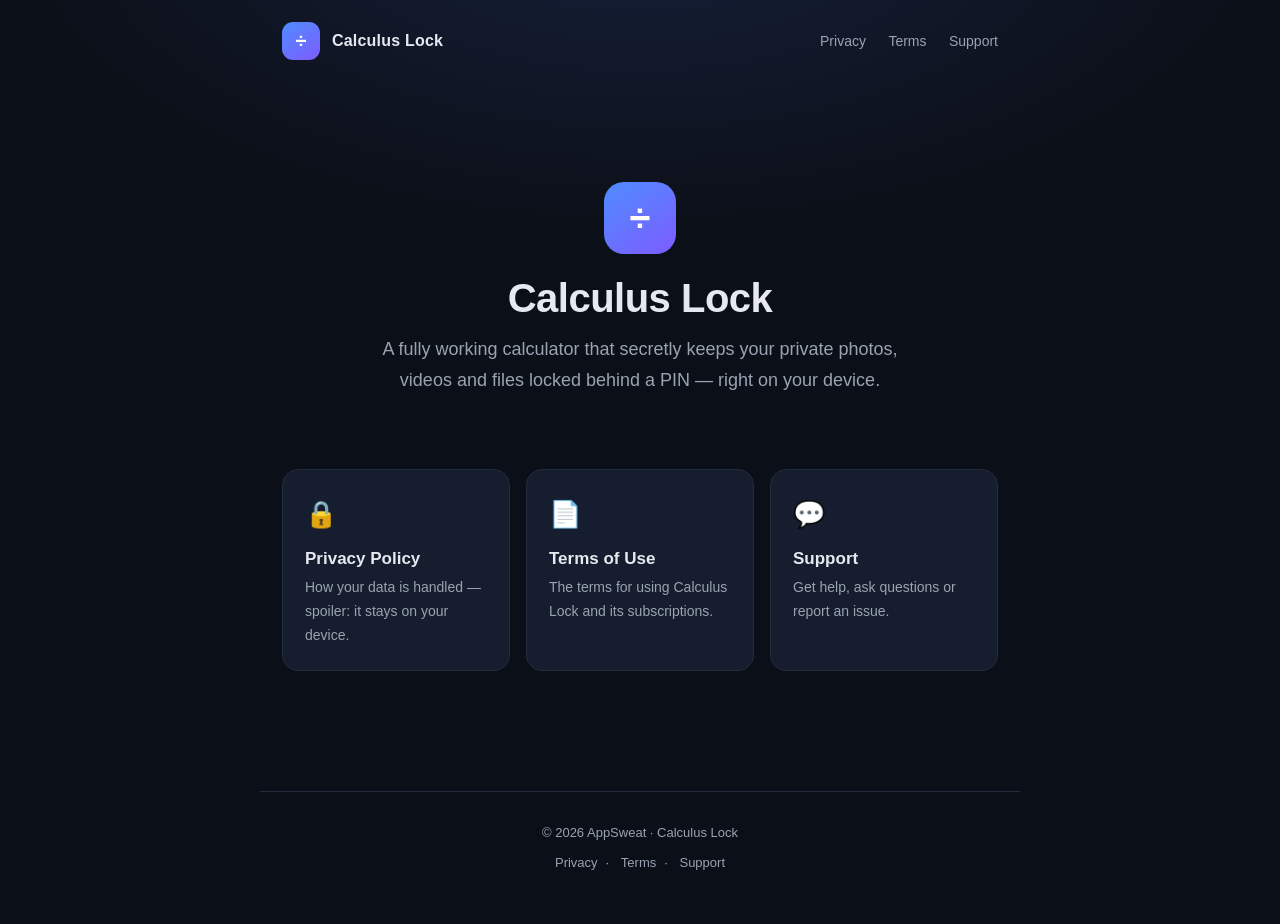
==== index.html @ 08189fa5 "Add Privacy Policy, Terms of Use and Support pages" ====
<!DOCTYPE html>
<html lang="en">
<head>
  <meta charset="UTF-8" />
  <meta name="viewport" content="width=device-width, initial-scale=1.0" />
  <title>Calculus Lock — Legal &amp; Support</title>
  <meta name="description" content="Privacy Policy, Terms of Use and Support for Calculus Lock, the calculator-disguised private vault app." />
  <link rel="stylesheet" href="style.css" />
</head>
<body>
  <header class="topbar">
    <a class="brand" href="index.html">
      <span class="logo">÷</span>
      <span>Calculus Lock</span>
    </a>
    <nav class="nav">
      <a href="privacy.html">Privacy</a>
      <a href="terms.html">Terms</a>
      <a href="support.html">Support</a>
    </nav>
  </header>

  <main class="wrap">
    <section class="hero">
      <span class="logo">÷</span>
      <h1>Calculus Lock</h1>
      <p>A fully working calculator that secretly keeps your private photos, videos and files locked behind a PIN — right on your device.</p>
    </section>

    <section class="cards">
      <a class="card" href="privacy.html">
        <div class="ico">🔒</div>
        <h3>Privacy Policy</h3>
        <p>How your data is handled — spoiler: it stays on your device.</p>
      </a>
      <a class="card" href="terms.html">
        <div class="ico">📄</div>
        <h3>Terms of Use</h3>
        <p>The terms for using Calculus Lock and its subscriptions.</p>
      </a>
      <a class="card" href="support.html">
        <div class="ico">💬</div>
        <h3>Support</h3>
        <p>Get help, ask questions or report an issue.</p>
      </a>
    </section>
  </main>

  <footer>
    <div>© <span id="y"></span> AppSweat · Calculus Lock</div>
    <div style="margin-top:8px">
      <a href="privacy.html">Privacy</a>·
      <a href="terms.html">Terms</a>·
      <a href="support.html">Support</a>
    </div>
  </footer>
  <script>document.getElementById('y').textContent = new Date().getFullYear();</script>
</body>
</html>
---- style.css ----
:root {
  --bg: #0b0f17;
  --bg-soft: #121826;
  --card: #161d2e;
  --text: #e6e9ef;
  --muted: #9aa3b2;
  --accent: #4f8cff;
  --accent-soft: rgba(79, 140, 255, 0.12);
  --border: #232b3d;
  --radius: 16px;
}

* { box-sizing: border-box; }

html { scroll-behavior: smooth; }

body {
  margin: 0;
  font-family: -apple-system, BlinkMacSystemFont, "Segoe UI", Roboto, Helvetica, Arial, sans-serif;
  background: radial-gradient(1200px 600px at 50% -10%, #16203a 0%, var(--bg) 55%);
  color: var(--text);
  line-height: 1.7;
  -webkit-font-smoothing: antialiased;
}

a { color: var(--accent); text-decoration: none; }
a:hover { text-decoration: underline; }

.wrap {
  max-width: 760px;
  margin: 0 auto;
  padding: 40px 22px 80px;
}

.topbar {
  display: flex;
  align-items: center;
  justify-content: space-between;
  padding: 22px 22px;
  max-width: 760px;
  margin: 0 auto;
}

.brand {
  display: flex;
  align-items: center;
  gap: 12px;
  font-weight: 700;
  letter-spacing: 0.2px;
  color: var(--text);
}

.brand:hover { text-decoration: none; }

.logo {
  width: 38px;
  height: 38px;
  border-radius: 11px;
  background: linear-gradient(145deg, var(--accent), #7d5cff);
  display: grid;
  place-items: center;
  font-size: 20px;
  font-weight: 800;
  color: #fff;
}

.nav a {
  color: var(--muted);
  margin-left: 18px;
  font-size: 14px;
  font-weight: 500;
}
.nav a:hover { color: var(--text); text-decoration: none; }

.hero {
  text-align: center;
  padding: 60px 0 30px;
}
.hero h1 {
  font-size: 40px;
  margin: 18px 0 10px;
  letter-spacing: -0.5px;
}
.hero p {
  color: var(--muted);
  font-size: 18px;
  max-width: 520px;
  margin: 0 auto;
}
.hero .logo { width: 72px; height: 72px; border-radius: 20px; font-size: 38px; margin: 0 auto; }

.cards {
  display: grid;
  grid-template-columns: 1fr;
  gap: 16px;
  margin-top: 44px;
}
@media (min-width: 640px) {
  .cards { grid-template-columns: repeat(3, 1fr); }
}

.card {
  display: block;
  background: var(--card);
  border: 1px solid var(--border);
  border-radius: var(--radius);
  padding: 22px;
  transition: transform .15s ease, border-color .15s ease;
}
.card:hover { transform: translateY(-3px); border-color: var(--accent); text-decoration: none; }
.card .ico { font-size: 26px; }
.card h3 { margin: 12px 0 6px; color: var(--text); font-size: 17px; }
.card p { margin: 0; color: var(--muted); font-size: 14px; }

h1, h2, h3 { line-height: 1.3; }

.doc h1 {
  font-size: 30px;
  margin-bottom: 4px;
  letter-spacing: -0.4px;
}
.updated {
  color: var(--muted);
  font-size: 14px;
  margin-bottom: 30px;
}
.doc h2 {
  font-size: 20px;
  margin-top: 38px;
  padding-top: 6px;
  border-top: 1px solid var(--border);
}
.doc h2:first-of-type { border-top: none; }
.doc ul { padding-left: 20px; }
.doc li { margin: 6px 0; }
.doc p { color: #ccd3df; }

.callout {
  background: var(--accent-soft);
  border: 1px solid rgba(79, 140, 255, 0.3);
  border-radius: 12px;
  padding: 16px 18px;
  margin: 24px 0;
  color: #d7e2ff;
  font-size: 15px;
}

.back {
  display: inline-block;
  margin-bottom: 26px;
  color: var(--muted);
  font-size: 14px;
}

.contact-box {
  background: var(--card);
  border: 1px solid var(--border);
  border-radius: var(--radius);
  padding: 24px;
  margin-top: 24px;
  text-align: center;
}
.contact-box .mail {
  font-size: 20px;
  font-weight: 600;
  display: inline-block;
  margin-top: 8px;
}

footer {
  text-align: center;
  color: var(--muted);
  font-size: 13px;
  padding: 30px 22px 50px;
  border-top: 1px solid var(--border);
  max-width: 760px;
  margin: 40px auto 0;
}
footer a { color: var(--muted); margin: 0 8px; }
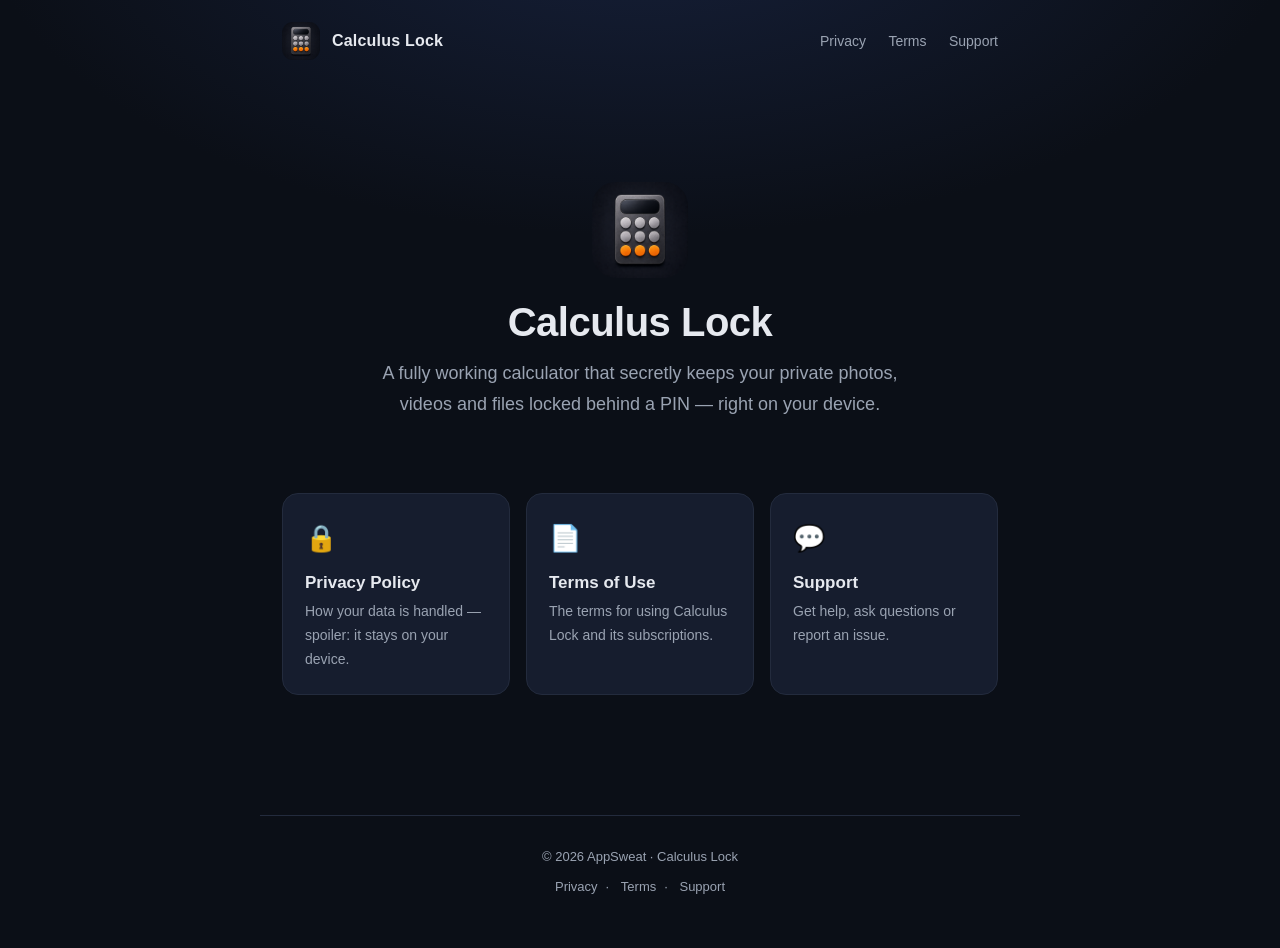
==== commit 9ccb5619: "Update legal site branding with app icon" ====
--- a/index.html
+++ b/index.html
@@ -5,12 +5,14 @@
   <meta name="viewport" content="width=device-width, initial-scale=1.0" />
   <title>Calculus Lock — Legal &amp; Support</title>
   <meta name="description" content="Privacy Policy, Terms of Use and Support for Calculus Lock, the calculator-disguised private vault app." />
+  <link rel="icon" type="image/png" href="app-icon.png" />
+  <link rel="apple-touch-icon" href="app-icon.png" />
   <link rel="stylesheet" href="style.css" />
 </head>
 <body>
   <header class="topbar">
     <a class="brand" href="index.html">
-      <span class="logo">÷</span>
+      <img class="logo" src="app-icon.png" alt="" />
       <span>Calculus Lock</span>
     </a>
     <nav class="nav">
@@ -22,7 +24,7 @@
 
   <main class="wrap">
     <section class="hero">
-      <span class="logo">÷</span>
+      <img class="logo" src="app-icon.png" alt="Calculus Lock app icon" />
       <h1>Calculus Lock</h1>
       <p>A fully working calculator that secretly keeps your private photos, videos and files locked behind a PIN — right on your device.</p>
     </section>
--- a/style.css
+++ b/style.css
@@ -56,12 +56,8 @@
   width: 38px;
   height: 38px;
   border-radius: 11px;
-  background: linear-gradient(145deg, var(--accent), #7d5cff);
-  display: grid;
-  place-items: center;
-  font-size: 20px;
-  font-weight: 800;
-  color: #fff;
+  display: block;
+  object-fit: cover;
 }
 
 .nav a {
@@ -87,7 +83,7 @@
   max-width: 520px;
   margin: 0 auto;
 }
-.hero .logo { width: 72px; height: 72px; border-radius: 20px; font-size: 38px; margin: 0 auto; }
+.hero .logo { width: 96px; height: 96px; border-radius: 24px; margin: 0 auto; }
 
 .cards {
   display: grid;
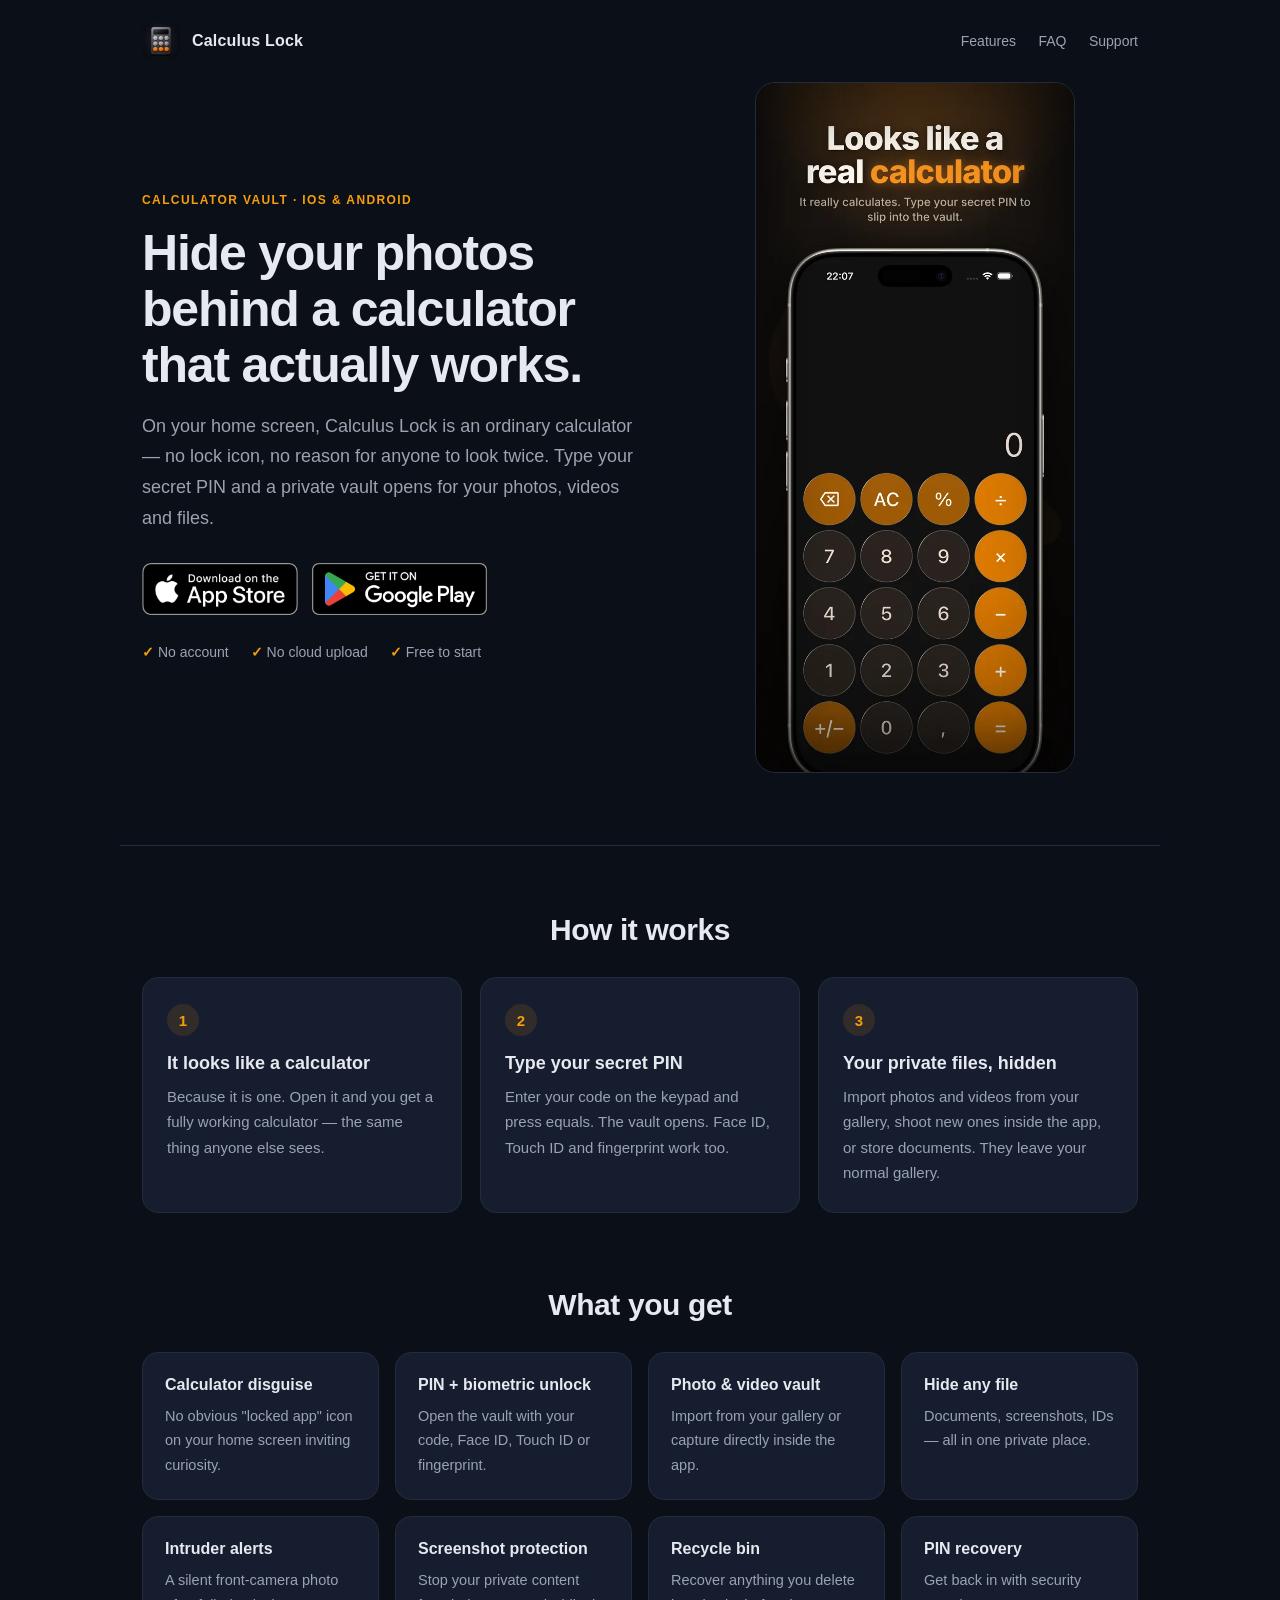
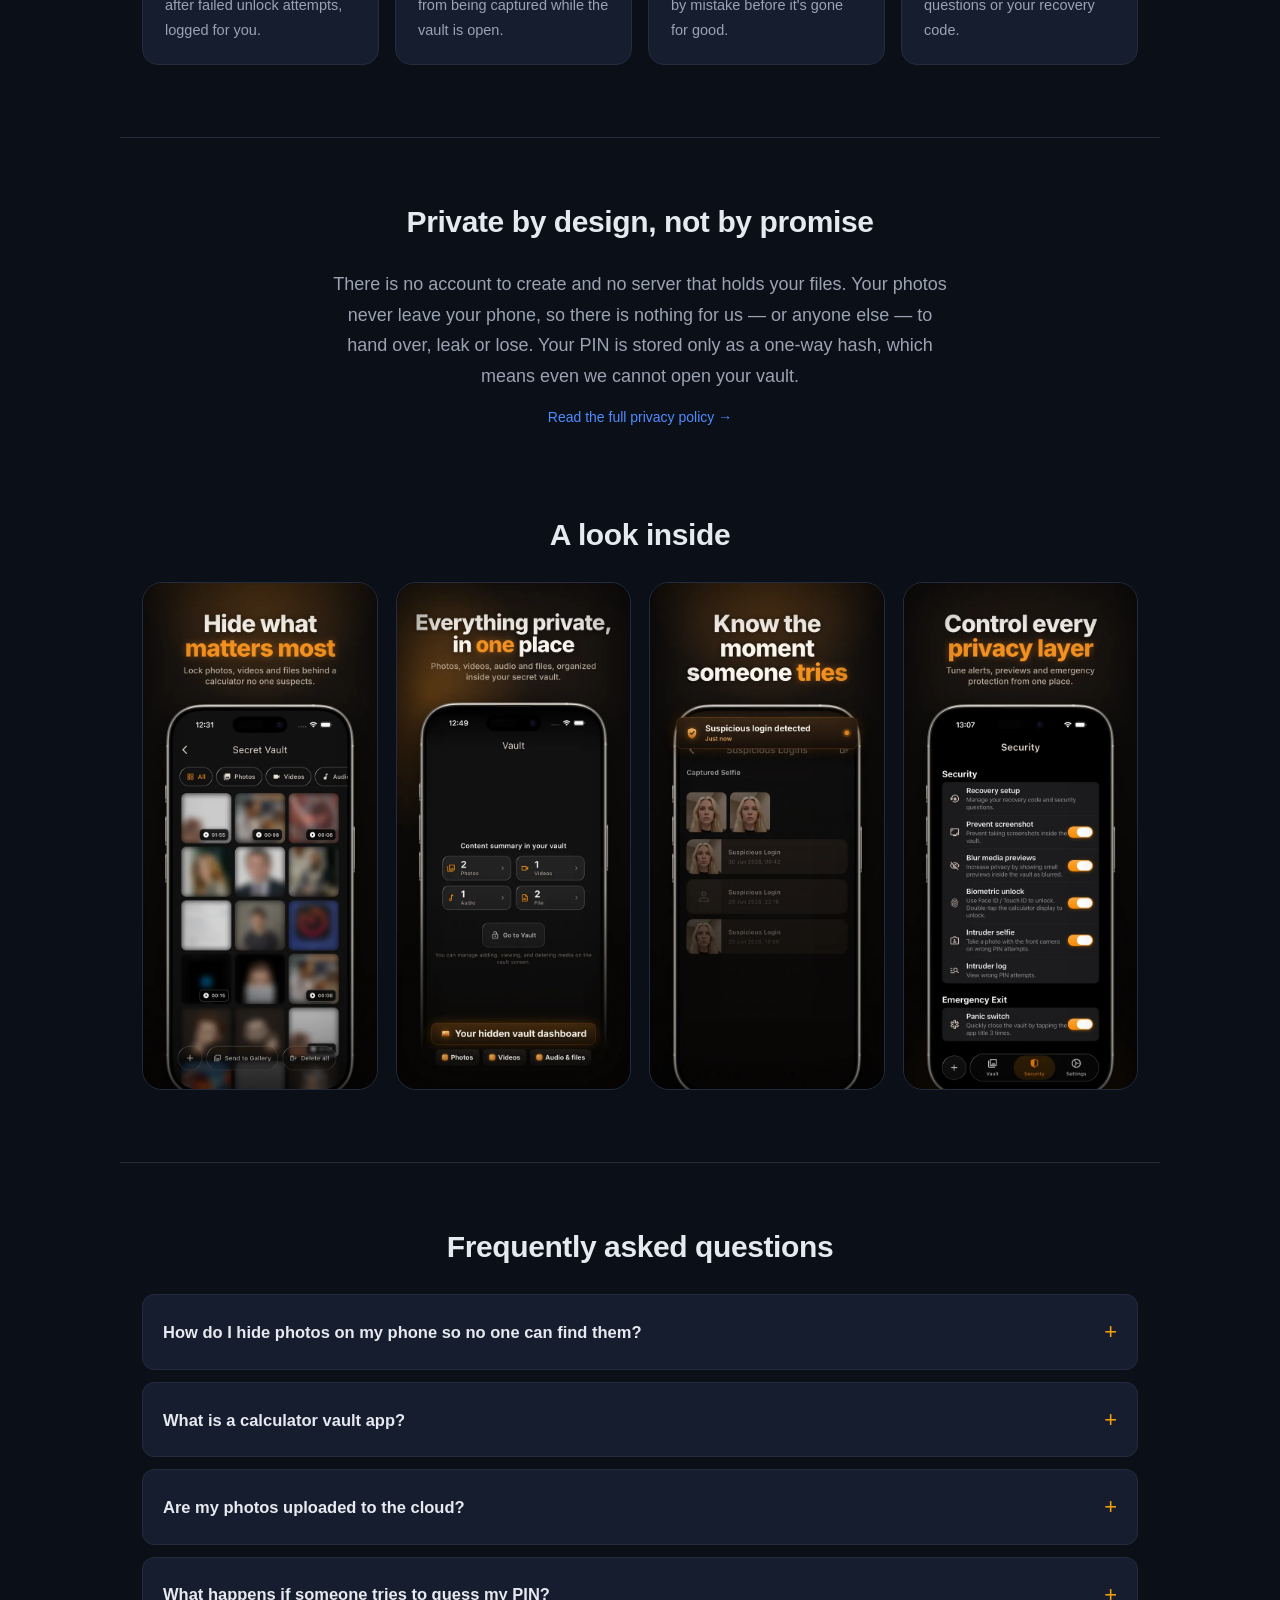
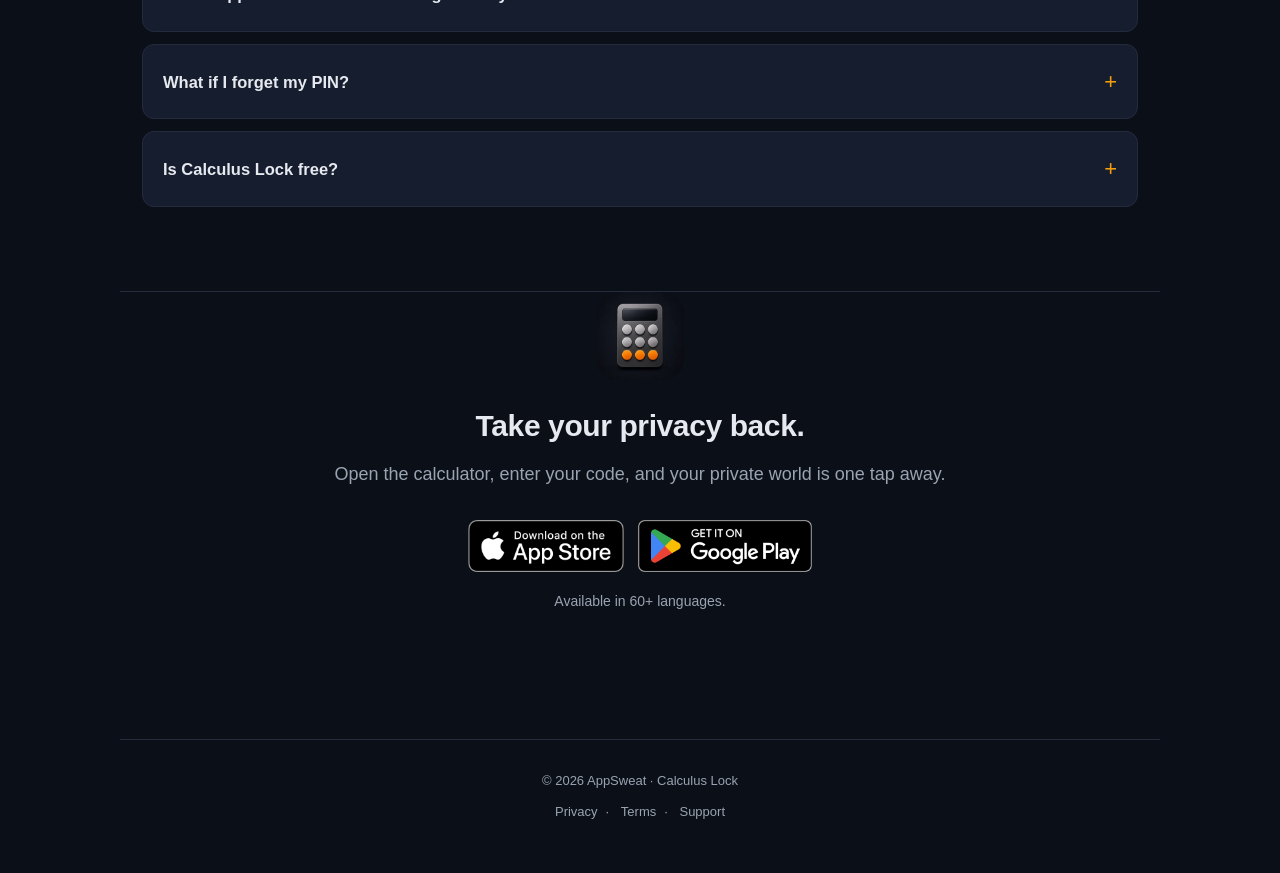
==== commit a566f217: "Rebuild landing page with assets, SEO and shared styles Add a marketing-focused home page with scree" ====
--- a/index.html
+++ b/index.html
@@ -3,48 +3,257 @@
 <head>
   <meta charset="UTF-8" />
   <meta name="viewport" content="width=device-width, initial-scale=1.0" />
-  <title>Calculus Lock — Legal &amp; Support</title>
-  <meta name="description" content="Privacy Policy, Terms of Use and Support for Calculus Lock, the calculator-disguised private vault app." />
+
+  <title>Calculator Vault — Hide Photos &amp; Videos Behind a Real Calculator</title>
+  <meta name="description" content="Calculus Lock is a fully working calculator that hides a secret, PIN-locked vault for your private photos, videos and files. No account, no cloud — everything stays on your device." />
+  <link rel="canonical" href="https://armagangok.github.io/calculus-lock-legal/" />
+
+  <meta name="theme-color" content="#0b0f17" />
+  <meta name="robots" content="index, follow, max-image-preview:large" />
+
+  <!-- Open Graph -->
+  <meta property="og:type" content="website" />
+  <meta property="og:site_name" content="Calculus Lock" />
+  <meta property="og:title" content="Calculator Vault — Hide Photos &amp; Videos Behind a Real Calculator" />
+  <meta property="og:description" content="A real calculator on the outside. A PIN-locked private vault on the inside. Nothing ever leaves your device." />
+  <meta property="og:url" content="https://armagangok.github.io/calculus-lock-legal/" />
+  <meta property="og:image" content="https://armagangok.github.io/calculus-lock-legal/assets/og-image.jpg" />
+  <meta property="og:image:width" content="1200" />
+  <meta property="og:image:height" content="630" />
+
+  <!-- Twitter -->
+  <meta name="twitter:card" content="summary_large_image" />
+  <meta name="twitter:title" content="Calculator Vault — Hide Photos &amp; Videos Behind a Real Calculator" />
+  <meta name="twitter:description" content="A real calculator on the outside. A PIN-locked private vault on the inside. Nothing ever leaves your device." />
+  <meta name="twitter:image" content="https://armagangok.github.io/calculus-lock-legal/assets/og-image.jpg" />
+
   <link rel="icon" type="image/png" href="app-icon.png" />
   <link rel="apple-touch-icon" href="app-icon.png" />
   <link rel="stylesheet" href="style.css" />
+  <link rel="stylesheet" href="home.css" />
+
+  <script type="application/ld+json">
+  {
+    "@context": "https://schema.org",
+    "@graph": [
+      {
+        "@type": "SoftwareApplication",
+        "name": "Calculus Lock",
+        "alternateName": ["Calculator Vault - Photo Vault", "Photo Vault - Calculator Lock"],
+        "applicationCategory": "UtilitiesApplication",
+        "operatingSystem": "iOS, Android",
+        "description": "A fully working calculator that hides a PIN-locked private vault for photos, videos and files. All data stays on the device — no accounts, no cloud.",
+        "image": "https://armagangok.github.io/calculus-lock-legal/assets/og-image.jpg",
+        "url": "https://armagangok.github.io/calculus-lock-legal/",
+        "author": { "@type": "Organization", "name": "AppSweat" },
+        "publisher": { "@type": "Organization", "name": "AppSweat" },
+        "offers": { "@type": "Offer", "price": "0", "priceCurrency": "USD" },
+        "aggregateRating": { "@type": "AggregateRating", "ratingValue": "5", "ratingCount": "3" },
+        "featureList": [
+          "Calculator disguise",
+          "PIN and biometric unlock",
+          "Private photo and video vault",
+          "Hide any file type",
+          "Intruder alerts",
+          "Screenshot protection",
+          "Recycle bin",
+          "PIN recovery"
+        ]
+      },
+      {
+        "@type": "FAQPage",
+        "mainEntity": [
+          {
+            "@type": "Question",
+            "name": "How do I hide photos on my phone so no one can find them?",
+            "acceptedAnswer": { "@type": "Answer", "text": "Install Calculus Lock. On your home screen it is an ordinary calculator, so there is no locked-app icon to attract attention. Enter your secret PIN on the calculator keypad and the hidden vault opens. Move photos into the vault and they are removed from your normal gallery." }
+          },
+          {
+            "@type": "Question",
+            "name": "What is a calculator vault app?",
+            "acceptedAnswer": { "@type": "Answer", "text": "A calculator vault is an app that works as a real calculator but unlocks a private, password-protected storage area when you type a secret code. It hides private photos, videos and files in plain sight, without advertising that anything is hidden." }
+          },
+          {
+            "@type": "Question",
+            "name": "Are my photos uploaded to the cloud?",
+            "acceptedAnswer": { "@type": "Answer", "text": "No. Calculus Lock has no accounts, no sign-up and no servers that can read your content. Everything stays in encrypted storage on your own device, and your PIN is kept only as a one-way hash." }
+          },
+          {
+            "@type": "Question",
+            "name": "What happens if someone tries to guess my PIN?",
+            "acceptedAnswer": { "@type": "Answer", "text": "After failed unlock attempts Calculus Lock silently takes a photo with the front camera and records the attempt in an intruder log, so you can see who tried to get in." }
+          },
+          {
+            "@type": "Question",
+            "name": "What if I forget my PIN?",
+            "acceptedAnswer": { "@type": "Answer", "text": "You can get back in with your security questions or your recovery code. Because nothing is stored on a server, these are the only ways back in — keep your recovery code somewhere safe." }
+          },
+          {
+            "@type": "Question",
+            "name": "Is Calculus Lock free?",
+            "acceptedAnswer": { "@type": "Answer", "text": "Yes. The calculator disguise, PIN and biometric unlock, and the photo and video vault are free. Calculus Lock Pro adds unlimited storage, the intruder log with capture photos, screenshot protection and an ad-free experience." }
+          }
+        ]
+      }
+    ]
+  }
+  </script>
 </head>
 <body>
   <header class="topbar">
     <a class="brand" href="index.html">
-      <img class="logo" src="app-icon.png" alt="" />
+      <img class="logo" src="app-icon.png" alt="" width="38" height="38" />
       <span>Calculus Lock</span>
     </a>
     <nav class="nav">
-      <a href="privacy.html">Privacy</a>
-      <a href="terms.html">Terms</a>
+      <a href="#features">Features</a>
+      <a href="#faq">FAQ</a>
       <a href="support.html">Support</a>
     </nav>
   </header>
 
-  <main class="wrap">
-    <section class="hero">
-      <img class="logo" src="app-icon.png" alt="Calculus Lock app icon" />
-      <h1>Calculus Lock</h1>
-      <p>A fully working calculator that secretly keeps your private photos, videos and files locked behind a PIN — right on your device.</p>
-    </section>
-
-    <section class="cards">
-      <a class="card" href="privacy.html">
-        <div class="ico">🔒</div>
-        <h3>Privacy Policy</h3>
-        <p>How your data is handled — spoiler: it stays on your device.</p>
-      </a>
-      <a class="card" href="terms.html">
-        <div class="ico">📄</div>
-        <h3>Terms of Use</h3>
-        <p>The terms for using Calculus Lock and its subscriptions.</p>
-      </a>
-      <a class="card" href="support.html">
-        <div class="ico">💬</div>
-        <h3>Support</h3>
-        <p>Get help, ask questions or report an issue.</p>
-      </a>
+  <main>
+    <!-- ================= HERO ================= -->
+    <section class="wrap hero-v2">
+      <div class="hero-copy">
+        <p class="eyebrow">Calculator vault · iOS &amp; Android</p>
+        <h1>Hide your photos behind a calculator that actually works.</h1>
+        <p class="lede">
+          On your home screen, Calculus Lock is an ordinary calculator — no lock icon, no reason for anyone to look twice.
+          Type your secret PIN and a private vault opens for your photos, videos and files.
+        </p>
+
+        <div class="badges">
+          <a class="badge-link" href="https://apps.apple.com/app/calculator-vault-photo-vault/id6775427412?ct=web_home&amp;mt=8" rel="nofollow">
+            <img src="assets/badge-app-store.png" alt="Download Calculus Lock on the App Store" width="160" height="53" />
+          </a>
+          <a class="badge-link" href="https://play.google.com/store/apps/details?id=com.AppSweat.calculus_lock&amp;referrer=utm_source%3Dweb%26utm_medium%3Dbadge%26utm_campaign%3Dweb_home" rel="nofollow">
+            <img src="assets/badge-google-play.png" alt="Get Calculus Lock on Google Play" width="180" height="53" />
+          </a>
+        </div>
+
+        <ul class="trust">
+          <li>No account</li>
+          <li>No cloud upload</li>
+          <li>Free to start</li>
+        </ul>
+      </div>
+
+      <div class="hero-shot">
+        <img src="assets/screen-calculator-disguise.webp"
+             alt="Calculus Lock running as a normal calculator on an iPhone home screen"
+             width="620" height="1344" fetchpriority="high" />
+      </div>
+    </section>
+
+    <!-- ================= HOW IT WORKS ================= -->
+    <section class="wrap band" id="how">
+      <h2>How it works</h2>
+      <ol class="steps">
+        <li>
+          <span class="step-n">1</span>
+          <h3>It looks like a calculator</h3>
+          <p>Because it is one. Open it and you get a fully working calculator — the same thing anyone else sees.</p>
+        </li>
+        <li>
+          <span class="step-n">2</span>
+          <h3>Type your secret PIN</h3>
+          <p>Enter your code on the keypad and press equals. The vault opens. Face ID, Touch ID and fingerprint work too.</p>
+        </li>
+        <li>
+          <span class="step-n">3</span>
+          <h3>Your private files, hidden</h3>
+          <p>Import photos and videos from your gallery, shoot new ones inside the app, or store documents. They leave your normal gallery.</p>
+        </li>
+      </ol>
+    </section>
+
+    <!-- ================= FEATURES ================= -->
+    <section class="wrap" id="features">
+      <h2>What you get</h2>
+      <div class="feat-grid">
+        <div class="feat"><h3>Calculator disguise</h3><p>No obvious "locked app" icon on your home screen inviting curiosity.</p></div>
+        <div class="feat"><h3>PIN + biometric unlock</h3><p>Open the vault with your code, Face ID, Touch ID or fingerprint.</p></div>
+        <div class="feat"><h3>Photo &amp; video vault</h3><p>Import from your gallery or capture directly inside the app.</p></div>
+        <div class="feat"><h3>Hide any file</h3><p>Documents, screenshots, IDs — all in one private place.</p></div>
+        <div class="feat"><h3>Intruder alerts</h3><p>A silent front-camera photo after failed unlock attempts, logged for you.</p></div>
+        <div class="feat"><h3>Screenshot protection</h3><p>Stop your private content from being captured while the vault is open.</p></div>
+        <div class="feat"><h3>Recycle bin</h3><p>Recover anything you delete by mistake before it's gone for good.</p></div>
+        <div class="feat"><h3>PIN recovery</h3><p>Get back in with security questions or your recovery code.</p></div>
+      </div>
+    </section>
+
+    <!-- ================= PRIVACY ================= -->
+    <section class="wrap band" id="privacy">
+      <h2>Private by design, not by promise</h2>
+      <p class="lede center">
+        There is no account to create and no server that holds your files. Your photos never leave your phone,
+        so there is nothing for us — or anyone else — to hand over, leak or lose. Your PIN is stored only as a
+        one-way hash, which means even we cannot open your vault.
+      </p>
+      <p class="center small"><a href="privacy.html">Read the full privacy policy →</a></p>
+    </section>
+
+    <!-- ================= SCREENSHOTS ================= -->
+    <section class="wrap" id="screens">
+      <h2>A look inside</h2>
+      <div class="shots">
+        <img src="assets/screen-secret-vault.webp" alt="The hidden vault in Calculus Lock showing private photos" width="620" height="1344" loading="lazy" />
+        <img src="assets/screen-vault-home.webp" alt="Calculus Lock vault home with photo, video and file albums" width="620" height="1344" loading="lazy" />
+        <img src="assets/screen-login-alerts.webp" alt="Intruder alert log with a photo captured after a failed unlock attempt" width="620" height="1344" loading="lazy" />
+        <img src="assets/screen-security.webp" alt="Calculus Lock security settings including biometric unlock and screenshot protection" width="620" height="1344" loading="lazy" />
+      </div>
+    </section>
+
+    <!-- ================= FAQ ================= -->
+    <section class="wrap band" id="faq">
+      <h2>Frequently asked questions</h2>
+
+      <details>
+        <summary>How do I hide photos on my phone so no one can find them?</summary>
+        <p>Install Calculus Lock. On your home screen it is an ordinary calculator, so there is no locked-app icon to attract attention. Enter your secret PIN on the calculator keypad and the hidden vault opens. Move photos into the vault and they are removed from your normal gallery.</p>
+      </details>
+
+      <details>
+        <summary>What is a calculator vault app?</summary>
+        <p>A calculator vault works as a real calculator but unlocks a private, password-protected storage area when you type a secret code. It hides private photos, videos and files in plain sight, without advertising that anything is hidden at all.</p>
+      </details>
+
+      <details>
+        <summary>Are my photos uploaded to the cloud?</summary>
+        <p>No. Calculus Lock has no accounts, no sign-up and no servers that can read your content. Everything stays on your own device, and your PIN is kept only as a one-way hash.</p>
+      </details>
+
+      <details>
+        <summary>What happens if someone tries to guess my PIN?</summary>
+        <p>After failed unlock attempts Calculus Lock silently takes a photo with the front camera and records the attempt in an intruder log, so you can see who tried to get in.</p>
+      </details>
+
+      <details>
+        <summary>What if I forget my PIN?</summary>
+        <p>You can get back in with your security questions or your recovery code. Because nothing is stored on a server, these are the only ways back in — keep your recovery code somewhere safe.</p>
+      </details>
+
+      <details>
+        <summary>Is Calculus Lock free?</summary>
+        <p>Yes. The calculator disguise, PIN and biometric unlock, and the photo and video vault are free. Calculus Lock Pro adds unlimited storage, the intruder log with capture photos, screenshot protection and an ad-free experience.</p>
+      </details>
+    </section>
+
+    <!-- ================= FINAL CTA ================= -->
+    <section class="wrap cta">
+      <img class="cta-icon" src="assets/icon-256.webp" alt="" width="88" height="88" loading="lazy" />
+      <h2>Take your privacy back.</h2>
+      <p class="lede center">Open the calculator, enter your code, and your private world is one tap away.</p>
+      <div class="badges center">
+        <a class="badge-link" href="https://apps.apple.com/app/calculator-vault-photo-vault/id6775427412?ct=web_footer&amp;mt=8" rel="nofollow">
+          <img src="assets/badge-app-store.png" alt="Download Calculus Lock on the App Store" width="160" height="53" loading="lazy" />
+        </a>
+        <a class="badge-link" href="https://play.google.com/store/apps/details?id=com.AppSweat.calculus_lock&amp;referrer=utm_source%3Dweb%26utm_medium%3Dbadge%26utm_campaign%3Dweb_footer" rel="nofollow">
+          <img src="assets/badge-google-play.png" alt="Get Calculus Lock on Google Play" width="180" height="53" loading="lazy" />
+        </a>
+      </div>
+      <p class="small center">Available in 60+ languages.</p>
     </section>
   </main>
 
--- a/style.css
+++ b/style.css
@@ -173,3 +173,33 @@
   margin: 40px auto 0;
 }
 footer a { color: var(--muted); margin: 0 8px; }
+
+/* ---------- store CTA on legal pages ---------- */
+.store-cta {
+  background: var(--card);
+  border: 1px solid var(--border);
+  border-radius: var(--radius);
+  padding: 26px 22px;
+  margin-top: 40px;
+  text-align: center;
+}
+.store-cta p {
+  margin: 0 0 16px;
+  color: var(--muted);
+  font-size: 15px;
+  font-weight: 600;
+}
+.store-badges {
+  display: flex;
+  flex-wrap: wrap;
+  gap: 14px;
+  justify-content: center;
+  align-items: center;
+}
+.store-badges a {
+  display: inline-block;
+  line-height: 0;
+  transition: transform .15s ease, opacity .15s ease;
+}
+.store-badges a:hover { transform: translateY(-2px); opacity: .9; }
+.store-badges img { height: 48px; width: auto; display: block; }
--- a/home.css
+++ b/home.css
@@ -0,0 +1,205 @@
+/* home.css — landing page styles for Calculus Lock.
+   Loaded AFTER style.css and only by index.html, so the legal pages are untouched. */
+
+:root {
+  --brand: #f59e0b;          /* matches the app's orange accent */
+  --brand-soft: rgba(245, 158, 11, 0.12);
+}
+
+.wrap { max-width: 1040px; }
+.topbar { max-width: 1040px; }
+footer { max-width: 1040px; }
+
+h2 {
+  font-size: 30px;
+  letter-spacing: -0.4px;
+  margin: 0 0 28px;
+  text-align: center;
+}
+
+.band {
+  border-top: 1px solid var(--border);
+  padding-top: 64px;
+}
+
+.lede { color: var(--muted); font-size: 18px; }
+.lede.center { max-width: 620px; margin: 0 auto; text-align: center; }
+.small { font-size: 14px; color: var(--muted); }
+.center { text-align: center; }
+
+/* ---------- hero ---------- */
+.hero-v2 {
+  display: grid;
+  grid-template-columns: 1fr;
+  gap: 40px;
+  align-items: center;
+  padding-top: 40px;
+  padding-bottom: 72px;
+}
+@media (min-width: 860px) {
+  .hero-v2 { grid-template-columns: 1.05fr 0.95fr; gap: 56px; padding-top: 56px; }
+}
+
+.eyebrow {
+  text-transform: uppercase;
+  letter-spacing: 1.4px;
+  font-size: 12px;
+  font-weight: 700;
+  color: var(--brand);
+  margin: 0 0 14px;
+}
+
+.hero-v2 h1 {
+  font-size: clamp(32px, 5.2vw, 50px);
+  line-height: 1.12;
+  letter-spacing: -1.2px;
+  margin: 0 0 18px;
+}
+
+.hero-v2 .lede { margin: 0 0 30px; max-width: 520px; }
+
+.hero-shot { display: flex; justify-content: center; }
+.hero-shot img,
+.shots img {
+  width: 100%;
+  height: auto;
+  max-width: 320px;
+  border-radius: 20px;
+  border: 1px solid var(--border);
+}
+
+/* ---------- store badges ---------- */
+.badges {
+  display: flex;
+  flex-wrap: wrap;
+  gap: 14px;
+  align-items: center;
+}
+.badges.center { justify-content: center; }
+
+.badge-link {
+  display: inline-block;
+  line-height: 0;
+  border-radius: 10px;
+  transition: transform .15s ease, opacity .15s ease;
+}
+.badge-link:hover { transform: translateY(-2px); opacity: .9; text-decoration: none; }
+.badge-link:focus-visible { outline: 2px solid var(--brand); outline-offset: 4px; }
+.badge-link img { height: 52px; width: auto; display: block; }
+
+.trust {
+  list-style: none;
+  display: flex;
+  flex-wrap: wrap;
+  gap: 10px 22px;
+  padding: 0;
+  margin: 26px 0 0;
+  color: var(--muted);
+  font-size: 14px;
+}
+.trust li::before { content: "✓ "; color: var(--brand); font-weight: 700; }
+
+/* ---------- steps ---------- */
+.steps {
+  list-style: none;
+  padding: 0;
+  margin: 0;
+  display: grid;
+  gap: 18px;
+  grid-template-columns: 1fr;
+}
+@media (min-width: 760px) { .steps { grid-template-columns: repeat(3, 1fr); } }
+
+.steps li {
+  background: var(--card);
+  border: 1px solid var(--border);
+  border-radius: var(--radius);
+  padding: 26px 24px;
+}
+.step-n {
+  display: inline-flex;
+  align-items: center;
+  justify-content: center;
+  width: 32px; height: 32px;
+  border-radius: 50%;
+  background: var(--brand-soft);
+  color: var(--brand);
+  font-weight: 700;
+  font-size: 15px;
+}
+.steps h3 { margin: 16px 0 8px; font-size: 18px; }
+.steps p { margin: 0; color: var(--muted); font-size: 15px; }
+
+/* ---------- features ---------- */
+.feat-grid {
+  display: grid;
+  gap: 16px;
+  grid-template-columns: 1fr;
+}
+@media (min-width: 620px) { .feat-grid { grid-template-columns: repeat(2, 1fr); } }
+@media (min-width: 940px) { .feat-grid { grid-template-columns: repeat(4, 1fr); } }
+
+.feat {
+  background: var(--card);
+  border: 1px solid var(--border);
+  border-radius: var(--radius);
+  padding: 22px;
+}
+.feat h3 { margin: 0 0 8px; font-size: 16px; }
+.feat p { margin: 0; color: var(--muted); font-size: 14.5px; }
+
+/* ---------- screenshots ---------- */
+.shots {
+  display: grid;
+  gap: 18px;
+  grid-template-columns: repeat(2, 1fr);
+}
+@media (min-width: 860px) { .shots { grid-template-columns: repeat(4, 1fr); } }
+.shots img { max-width: none; }
+
+/* ---------- faq ---------- */
+#faq details {
+  background: var(--card);
+  border: 1px solid var(--border);
+  border-radius: 12px;
+  padding: 0 20px;
+  margin-bottom: 12px;
+}
+#faq summary {
+  cursor: pointer;
+  font-weight: 600;
+  font-size: 16.5px;
+  padding: 18px 0;
+  list-style: none;
+  display: flex;
+  justify-content: space-between;
+  gap: 16px;
+  align-items: center;
+}
+#faq summary::-webkit-details-marker { display: none; }
+#faq summary::after {
+  content: "+";
+  color: var(--brand);
+  font-size: 22px;
+  font-weight: 400;
+  flex: none;
+}
+#faq details[open] summary::after { content: "−"; }
+#faq details p { margin: 0 0 20px; color: var(--muted); font-size: 15.5px; }
+
+/* ---------- final cta ---------- */
+.cta {
+  text-align: center;
+  border-top: 1px solid var(--border);
+  padding-top: 64px;
+}
+.cta-icon { border-radius: 22px; margin-bottom: 18px; }
+.cta h2 { margin-bottom: 14px; }
+.cta .badges { margin: 30px 0 18px; }
+
+section.wrap { padding-bottom: 72px; padding-top: 0; }
+section.wrap.band { padding-top: 64px; }
+
+@media (prefers-reduced-motion: reduce) {
+  .badge-link, .card { transition: none; }
+}
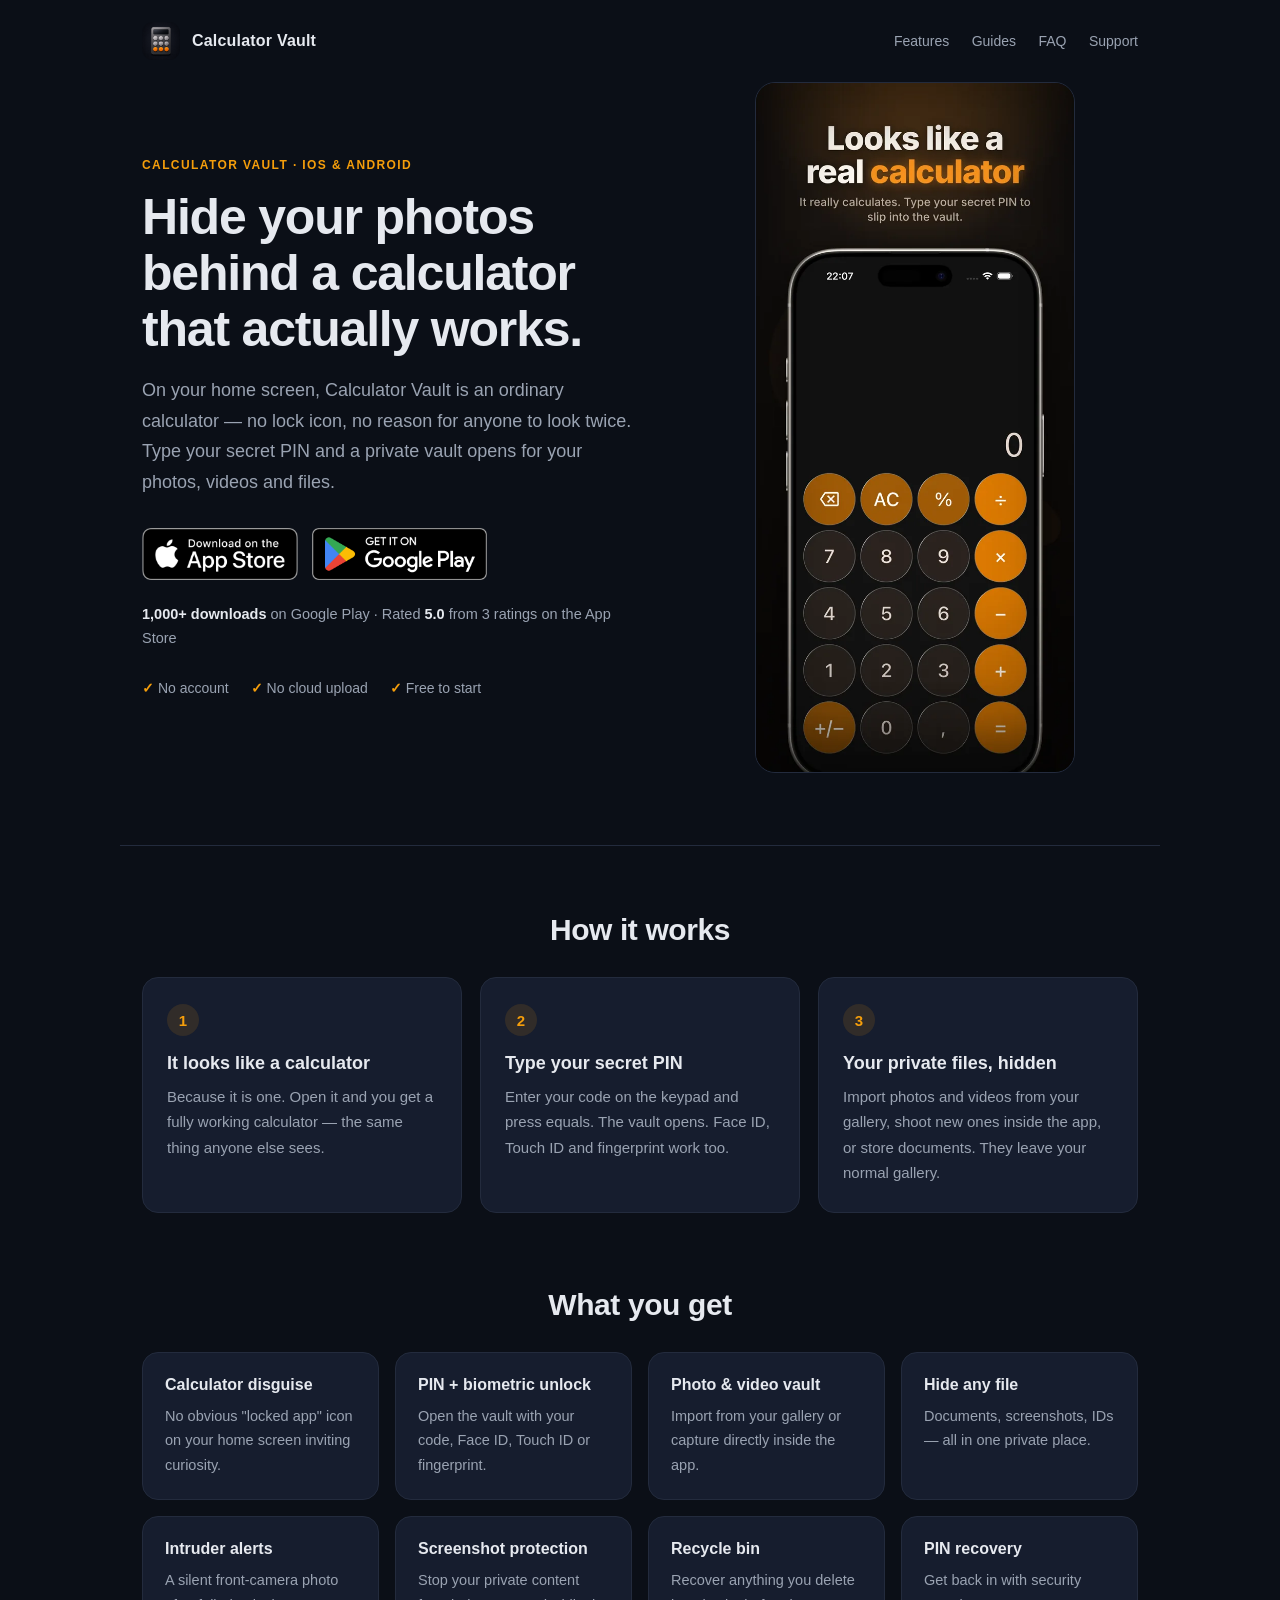
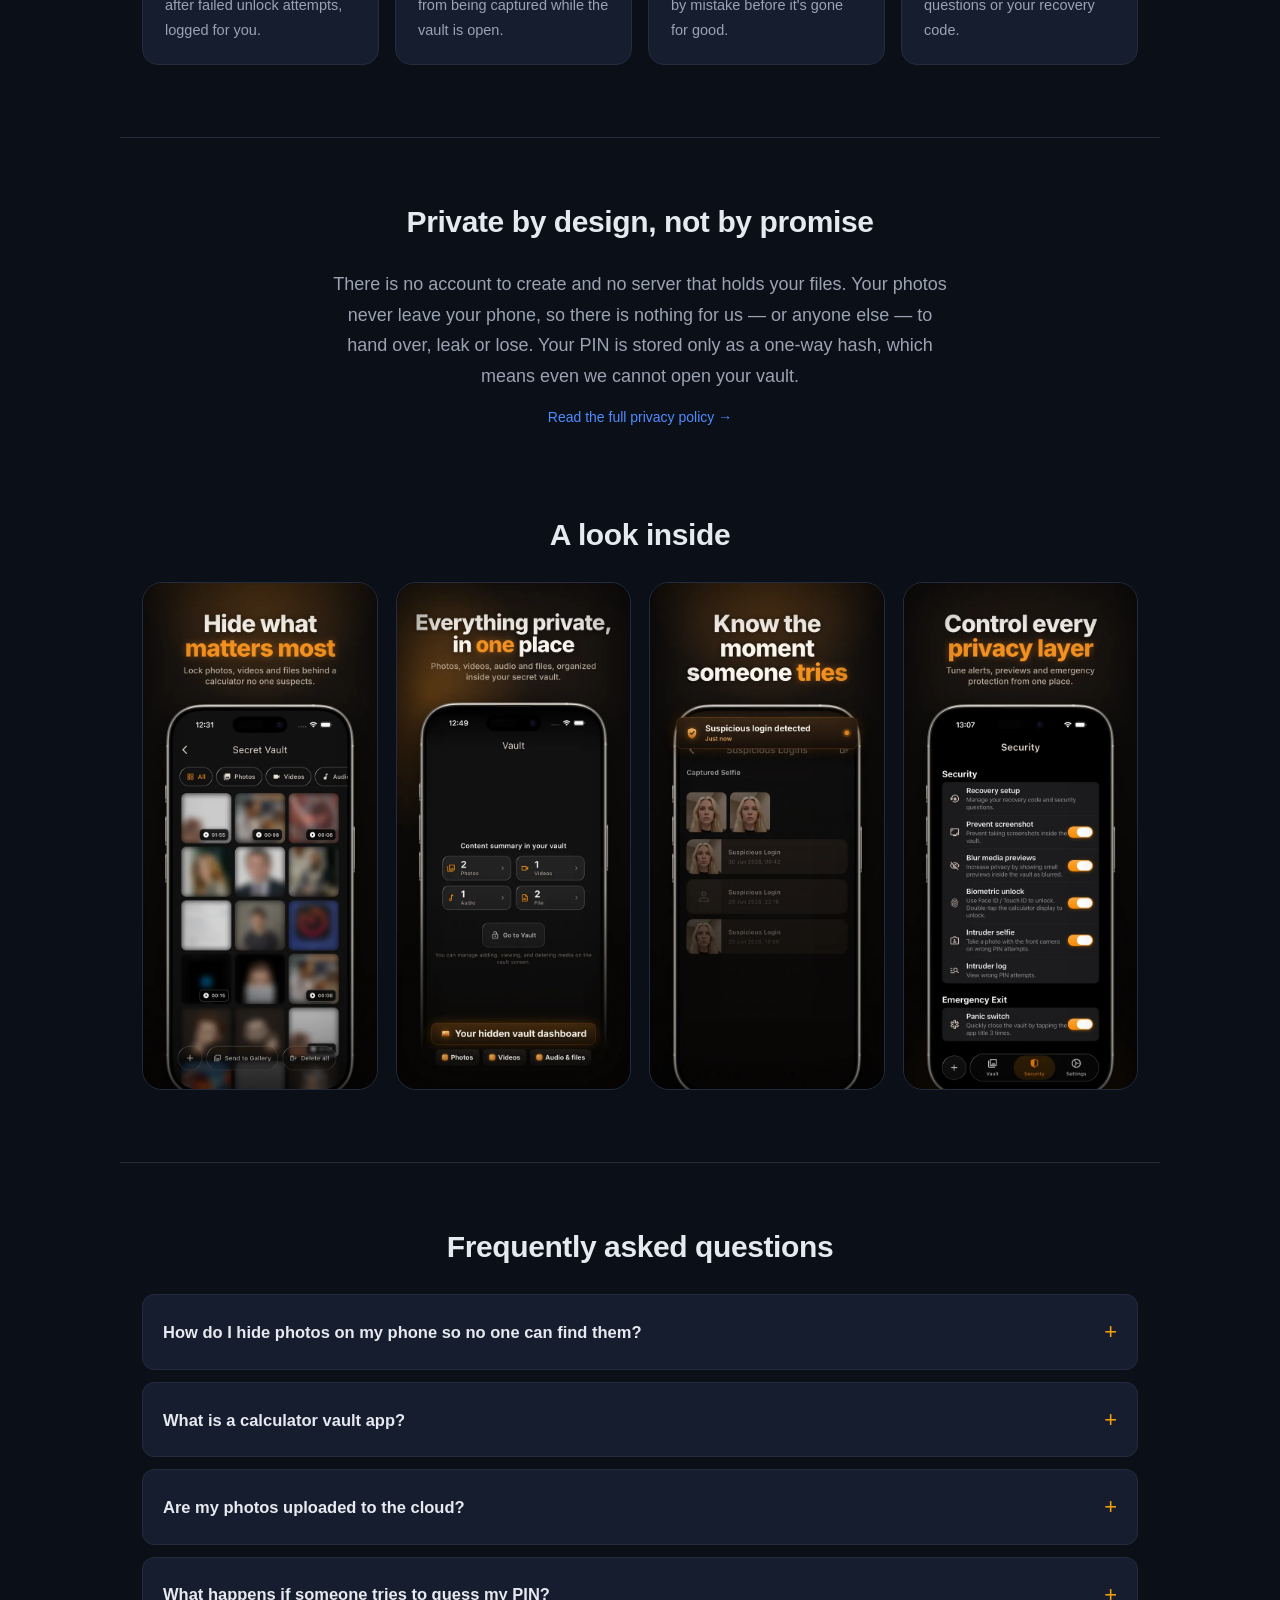
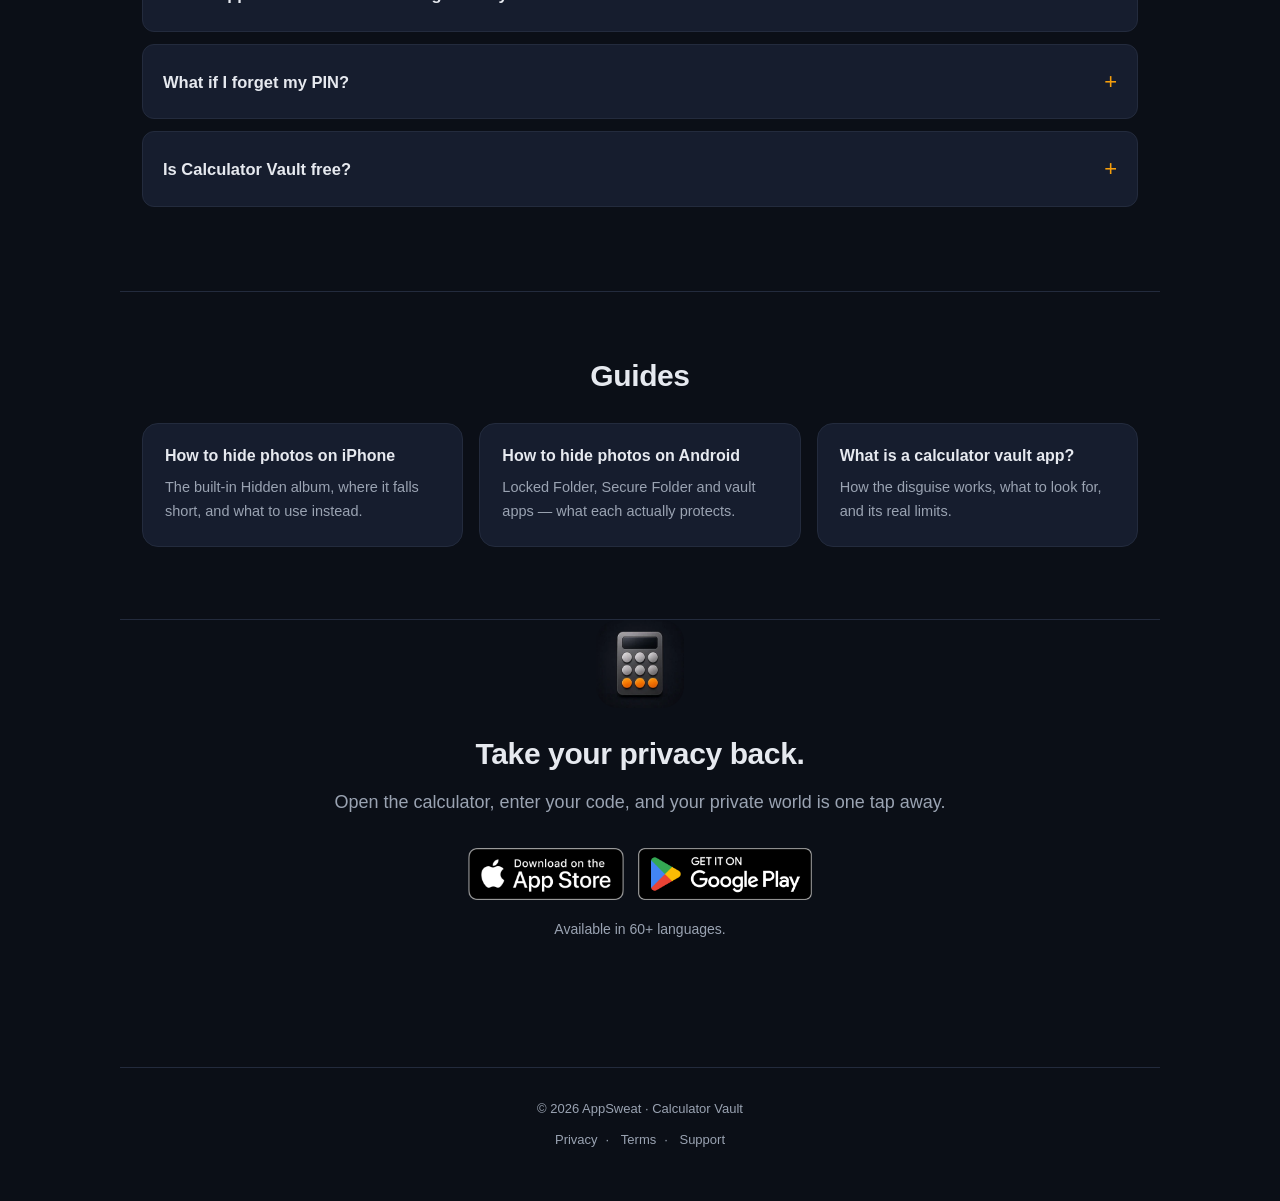
==== commit e885e084: "Update app branding from "Calculus Lock" to "Calculator Vault" across multiple HTML files; add new p" ====
--- a/index.html
+++ b/index.html
@@ -5,7 +5,7 @@
   <meta name="viewport" content="width=device-width, initial-scale=1.0" />
 
   <title>Calculator Vault — Hide Photos &amp; Videos Behind a Real Calculator</title>
-  <meta name="description" content="Calculus Lock is a fully working calculator that hides a secret, PIN-locked vault for your private photos, videos and files. No account, no cloud — everything stays on your device." />
+  <meta name="description" content="Calculator Vault is a fully working calculator that hides a secret, PIN-locked vault for your private photos, videos and files. No account, no cloud — everything stays on your device." />
   <link rel="canonical" href="https://armagangok.github.io/calculus-lock-legal/" />
 
   <meta name="theme-color" content="#0b0f17" />
@@ -13,7 +13,7 @@
 
   <!-- Open Graph -->
   <meta property="og:type" content="website" />
-  <meta property="og:site_name" content="Calculus Lock" />
+  <meta property="og:site_name" content="Calculator Vault" />
   <meta property="og:title" content="Calculator Vault — Hide Photos &amp; Videos Behind a Real Calculator" />
   <meta property="og:description" content="A real calculator on the outside. A PIN-locked private vault on the inside. Nothing ever leaves your device." />
   <meta property="og:url" content="https://armagangok.github.io/calculus-lock-legal/" />
@@ -38,7 +38,7 @@
     "@graph": [
       {
         "@type": "SoftwareApplication",
-        "name": "Calculus Lock",
+        "name": "Calculator Vault",
         "alternateName": ["Calculator Vault - Photo Vault", "Photo Vault - Calculator Lock"],
         "applicationCategory": "UtilitiesApplication",
         "operatingSystem": "iOS, Android",
@@ -66,7 +66,7 @@
           {
             "@type": "Question",
             "name": "How do I hide photos on my phone so no one can find them?",
-            "acceptedAnswer": { "@type": "Answer", "text": "Install Calculus Lock. On your home screen it is an ordinary calculator, so there is no locked-app icon to attract attention. Enter your secret PIN on the calculator keypad and the hidden vault opens. Move photos into the vault and they are removed from your normal gallery." }
+            "acceptedAnswer": { "@type": "Answer", "text": "Install Calculator Vault. On your home screen it is an ordinary calculator, so there is no locked-app icon to attract attention. Enter your secret PIN on the calculator keypad and the hidden vault opens. Move photos into the vault and they are removed from your normal gallery." }
           },
           {
             "@type": "Question",
@@ -76,12 +76,12 @@
           {
             "@type": "Question",
             "name": "Are my photos uploaded to the cloud?",
-            "acceptedAnswer": { "@type": "Answer", "text": "No. Calculus Lock has no accounts, no sign-up and no servers that can read your content. Everything stays in encrypted storage on your own device, and your PIN is kept only as a one-way hash." }
+            "acceptedAnswer": { "@type": "Answer", "text": "No. Calculator Vault has no accounts, no sign-up and no servers that can read your content. Everything stays in encrypted storage on your own device, and your PIN is kept only as a one-way hash." }
           },
           {
             "@type": "Question",
             "name": "What happens if someone tries to guess my PIN?",
-            "acceptedAnswer": { "@type": "Answer", "text": "After failed unlock attempts Calculus Lock silently takes a photo with the front camera and records the attempt in an intruder log, so you can see who tried to get in." }
+            "acceptedAnswer": { "@type": "Answer", "text": "After failed unlock attempts Calculator Vault silently takes a photo with the front camera and records the attempt in an intruder log, so you can see who tried to get in." }
           },
           {
             "@type": "Question",
@@ -90,8 +90,8 @@
           },
           {
             "@type": "Question",
-            "name": "Is Calculus Lock free?",
-            "acceptedAnswer": { "@type": "Answer", "text": "Yes. The calculator disguise, PIN and biometric unlock, and the photo and video vault are free. Calculus Lock Pro adds unlimited storage, the intruder log with capture photos, screenshot protection and an ad-free experience." }
+            "name": "Is Calculator Vault free?",
+            "acceptedAnswer": { "@type": "Answer", "text": "Yes. The calculator disguise, PIN and biometric unlock, and the photo and video vault are free. Calculator Vault Pro adds unlimited storage, the intruder log with capture photos, screenshot protection and an ad-free experience." }
           }
         ]
       }
@@ -103,10 +103,11 @@
   <header class="topbar">
     <a class="brand" href="index.html">
       <img class="logo" src="app-icon.png" alt="" width="38" height="38" />
-      <span>Calculus Lock</span>
+      <span>Calculator Vault</span>
     </a>
     <nav class="nav">
       <a href="#features">Features</a>
+      <a href="#guides">Guides</a>
       <a href="#faq">FAQ</a>
       <a href="support.html">Support</a>
     </nav>
@@ -119,18 +120,20 @@
         <p class="eyebrow">Calculator vault · iOS &amp; Android</p>
         <h1>Hide your photos behind a calculator that actually works.</h1>
         <p class="lede">
-          On your home screen, Calculus Lock is an ordinary calculator — no lock icon, no reason for anyone to look twice.
+          On your home screen, Calculator Vault is an ordinary calculator — no lock icon, no reason for anyone to look twice.
           Type your secret PIN and a private vault opens for your photos, videos and files.
         </p>
 
         <div class="badges">
           <a class="badge-link" href="https://apps.apple.com/app/calculator-vault-photo-vault/id6775427412?ct=web_home&amp;mt=8" rel="nofollow">
-            <img src="assets/badge-app-store.png" alt="Download Calculus Lock on the App Store" width="160" height="53" />
+            <img src="assets/badge-app-store.png" alt="Download Calculator Vault on the App Store" width="160" height="53" />
           </a>
           <a class="badge-link" href="https://play.google.com/store/apps/details?id=com.AppSweat.calculus_lock&amp;referrer=utm_source%3Dweb%26utm_medium%3Dbadge%26utm_campaign%3Dweb_home" rel="nofollow">
-            <img src="assets/badge-google-play.png" alt="Get Calculus Lock on Google Play" width="180" height="53" />
+            <img src="assets/badge-google-play.png" alt="Get Calculator Vault on Google Play" width="180" height="53" />
           </a>
         </div>
+
+        <p class="proof"><strong>1,000+ downloads</strong> on Google Play · Rated <strong>5.0</strong> from 3 ratings on the App Store</p>
 
         <ul class="trust">
           <li>No account</li>
@@ -141,7 +144,7 @@
 
       <div class="hero-shot">
         <img src="assets/screen-calculator-disguise.webp"
-             alt="Calculus Lock running as a normal calculator on an iPhone home screen"
+             alt="Calculator Vault running as a normal calculator on an iPhone home screen"
              width="620" height="1344" fetchpriority="high" />
       </div>
     </section>
@@ -198,10 +201,10 @@
     <section class="wrap" id="screens">
       <h2>A look inside</h2>
       <div class="shots">
-        <img src="assets/screen-secret-vault.webp" alt="The hidden vault in Calculus Lock showing private photos" width="620" height="1344" loading="lazy" />
-        <img src="assets/screen-vault-home.webp" alt="Calculus Lock vault home with photo, video and file albums" width="620" height="1344" loading="lazy" />
+        <img src="assets/screen-secret-vault.webp" alt="The hidden vault in Calculator Vault showing private photos" width="620" height="1344" loading="lazy" />
+        <img src="assets/screen-vault-home.webp" alt="Calculator Vault vault home with photo, video and file albums" width="620" height="1344" loading="lazy" />
         <img src="assets/screen-login-alerts.webp" alt="Intruder alert log with a photo captured after a failed unlock attempt" width="620" height="1344" loading="lazy" />
-        <img src="assets/screen-security.webp" alt="Calculus Lock security settings including biometric unlock and screenshot protection" width="620" height="1344" loading="lazy" />
+        <img src="assets/screen-security.webp" alt="Calculator Vault security settings including biometric unlock and screenshot protection" width="620" height="1344" loading="lazy" />
       </div>
     </section>
 
@@ -211,7 +214,7 @@
 
       <details>
         <summary>How do I hide photos on my phone so no one can find them?</summary>
-        <p>Install Calculus Lock. On your home screen it is an ordinary calculator, so there is no locked-app icon to attract attention. Enter your secret PIN on the calculator keypad and the hidden vault opens. Move photos into the vault and they are removed from your normal gallery.</p>
+        <p>Install Calculator Vault. On your home screen it is an ordinary calculator, so there is no locked-app icon to attract attention. Enter your secret PIN on the calculator keypad and the hidden vault opens. Move photos into the vault and they are removed from your normal gallery.</p>
       </details>
 
       <details>
@@ -221,12 +224,12 @@
 
       <details>
         <summary>Are my photos uploaded to the cloud?</summary>
-        <p>No. Calculus Lock has no accounts, no sign-up and no servers that can read your content. Everything stays on your own device, and your PIN is kept only as a one-way hash.</p>
+        <p>No. Calculator Vault has no accounts, no sign-up and no servers that can read your content. Everything stays on your own device, and your PIN is kept only as a one-way hash.</p>
       </details>
 
       <details>
         <summary>What happens if someone tries to guess my PIN?</summary>
-        <p>After failed unlock attempts Calculus Lock silently takes a photo with the front camera and records the attempt in an intruder log, so you can see who tried to get in.</p>
+        <p>After failed unlock attempts Calculator Vault silently takes a photo with the front camera and records the attempt in an intruder log, so you can see who tried to get in.</p>
       </details>
 
       <details>
@@ -235,9 +238,28 @@
       </details>
 
       <details>
-        <summary>Is Calculus Lock free?</summary>
-        <p>Yes. The calculator disguise, PIN and biometric unlock, and the photo and video vault are free. Calculus Lock Pro adds unlimited storage, the intruder log with capture photos, screenshot protection and an ad-free experience.</p>
-      </details>
+        <summary>Is Calculator Vault free?</summary>
+        <p>Yes. The calculator disguise, PIN and biometric unlock, and the photo and video vault are free. Calculator Vault Pro adds unlimited storage, the intruder log with capture photos, screenshot protection and an ad-free experience.</p>
+      </details>
+    </section>
+
+    <!-- ================= GUIDES ================= -->
+    <section class="wrap band" id="guides">
+      <h2>Guides</h2>
+      <div class="feat-grid" style="grid-template-columns:repeat(auto-fit,minmax(260px,1fr))">
+        <a class="feat" href="hide-photos-iphone.html">
+          <h3>How to hide photos on iPhone</h3>
+          <p>The built-in Hidden album, where it falls short, and what to use instead.</p>
+        </a>
+        <a class="feat" href="hide-photos-android.html">
+          <h3>How to hide photos on Android</h3>
+          <p>Locked Folder, Secure Folder and vault apps — what each actually protects.</p>
+        </a>
+        <a class="feat" href="calculator-vault-app.html">
+          <h3>What is a calculator vault app?</h3>
+          <p>How the disguise works, what to look for, and its real limits.</p>
+        </a>
+      </div>
     </section>
 
     <!-- ================= FINAL CTA ================= -->
@@ -247,10 +269,10 @@
       <p class="lede center">Open the calculator, enter your code, and your private world is one tap away.</p>
       <div class="badges center">
         <a class="badge-link" href="https://apps.apple.com/app/calculator-vault-photo-vault/id6775427412?ct=web_footer&amp;mt=8" rel="nofollow">
-          <img src="assets/badge-app-store.png" alt="Download Calculus Lock on the App Store" width="160" height="53" loading="lazy" />
+          <img src="assets/badge-app-store.png" alt="Download Calculator Vault on the App Store" width="160" height="53" loading="lazy" />
         </a>
         <a class="badge-link" href="https://play.google.com/store/apps/details?id=com.AppSweat.calculus_lock&amp;referrer=utm_source%3Dweb%26utm_medium%3Dbadge%26utm_campaign%3Dweb_footer" rel="nofollow">
-          <img src="assets/badge-google-play.png" alt="Get Calculus Lock on Google Play" width="180" height="53" loading="lazy" />
+          <img src="assets/badge-google-play.png" alt="Get Calculator Vault on Google Play" width="180" height="53" loading="lazy" />
         </a>
       </div>
       <p class="small center">Available in 60+ languages.</p>
@@ -258,7 +280,7 @@
   </main>
 
   <footer>
-    <div>© <span id="y"></span> AppSweat · Calculus Lock</div>
+    <div>© <span id="y"></span> AppSweat · Calculator Vault</div>
     <div style="margin-top:8px">
       <a href="privacy.html">Privacy</a>·
       <a href="terms.html">Terms</a>·
--- a/home.css
+++ b/home.css
@@ -1,4 +1,4 @@
-/* home.css — landing page styles for Calculus Lock.
+/* home.css — landing page styles for Calculator Vault.
    Loaded AFTER style.css and only by index.html, so the legal pages are untouched. */
 
 :root {
@@ -203,3 +203,61 @@
 @media (prefers-reduced-motion: reduce) {
   .badge-link, .card { transition: none; }
 }
+
+/* ---------- social proof ---------- */
+.proof {
+  margin: 22px 0 0;
+  font-size: 14.5px;
+  color: var(--muted);
+}
+.proof strong { color: var(--text); font-weight: 600; }
+
+/* ---------- guide pages ---------- */
+.guide { max-width: 720px; }
+.guide h1 { font-size: clamp(28px, 4.4vw, 40px); letter-spacing: -0.8px; line-height: 1.15; margin: 0 0 16px; }
+.guide h2 { font-size: 24px; text-align: left; margin: 44px 0 14px; }
+.guide h3 { font-size: 18px; margin: 28px 0 8px; }
+.guide p { color: #ccd3df; }
+.guide ol, .guide ul { color: #ccd3df; padding-left: 22px; }
+.guide li { margin: 8px 0; }
+.guide .store-cta { margin: 36px 0; }
+.guide figure { margin: 32px 0; text-align: center; }
+.guide figure img { max-width: 260px; width: 100%; height: auto; border-radius: 20px; border: 1px solid var(--border); }
+.guide figcaption { color: var(--muted); font-size: 13.5px; margin-top: 10px; }
+
+.related {
+  border-top: 1px solid var(--border);
+  margin-top: 48px;
+  padding-top: 24px;
+}
+.related h2 { font-size: 18px; text-align: left; margin: 0 0 12px; }
+.related ul { list-style: none; padding: 0; margin: 0; }
+.related li { margin: 8px 0; }
+
+a.feat { display: block; transition: transform .15s ease, border-color .15s ease; }
+a.feat:hover { transform: translateY(-3px); border-color: var(--brand); text-decoration: none; }
+a.feat h3 { color: var(--text); }
+
+/* guide-page FAQ accordions */
+.guide details {
+  background: var(--card);
+  border: 1px solid var(--border);
+  border-radius: 12px;
+  padding: 0 20px;
+  margin-bottom: 12px;
+}
+.guide summary {
+  cursor: pointer;
+  font-weight: 600;
+  font-size: 16px;
+  padding: 18px 0;
+  list-style: none;
+  display: flex;
+  justify-content: space-between;
+  gap: 16px;
+  align-items: center;
+}
+.guide summary::-webkit-details-marker { display: none; }
+.guide summary::after { content: "+"; color: var(--brand); font-size: 22px; font-weight: 400; flex: none; }
+.guide details[open] summary::after { content: "−"; }
+.guide details p { margin: 0 0 20px; color: var(--muted); font-size: 15.5px; }
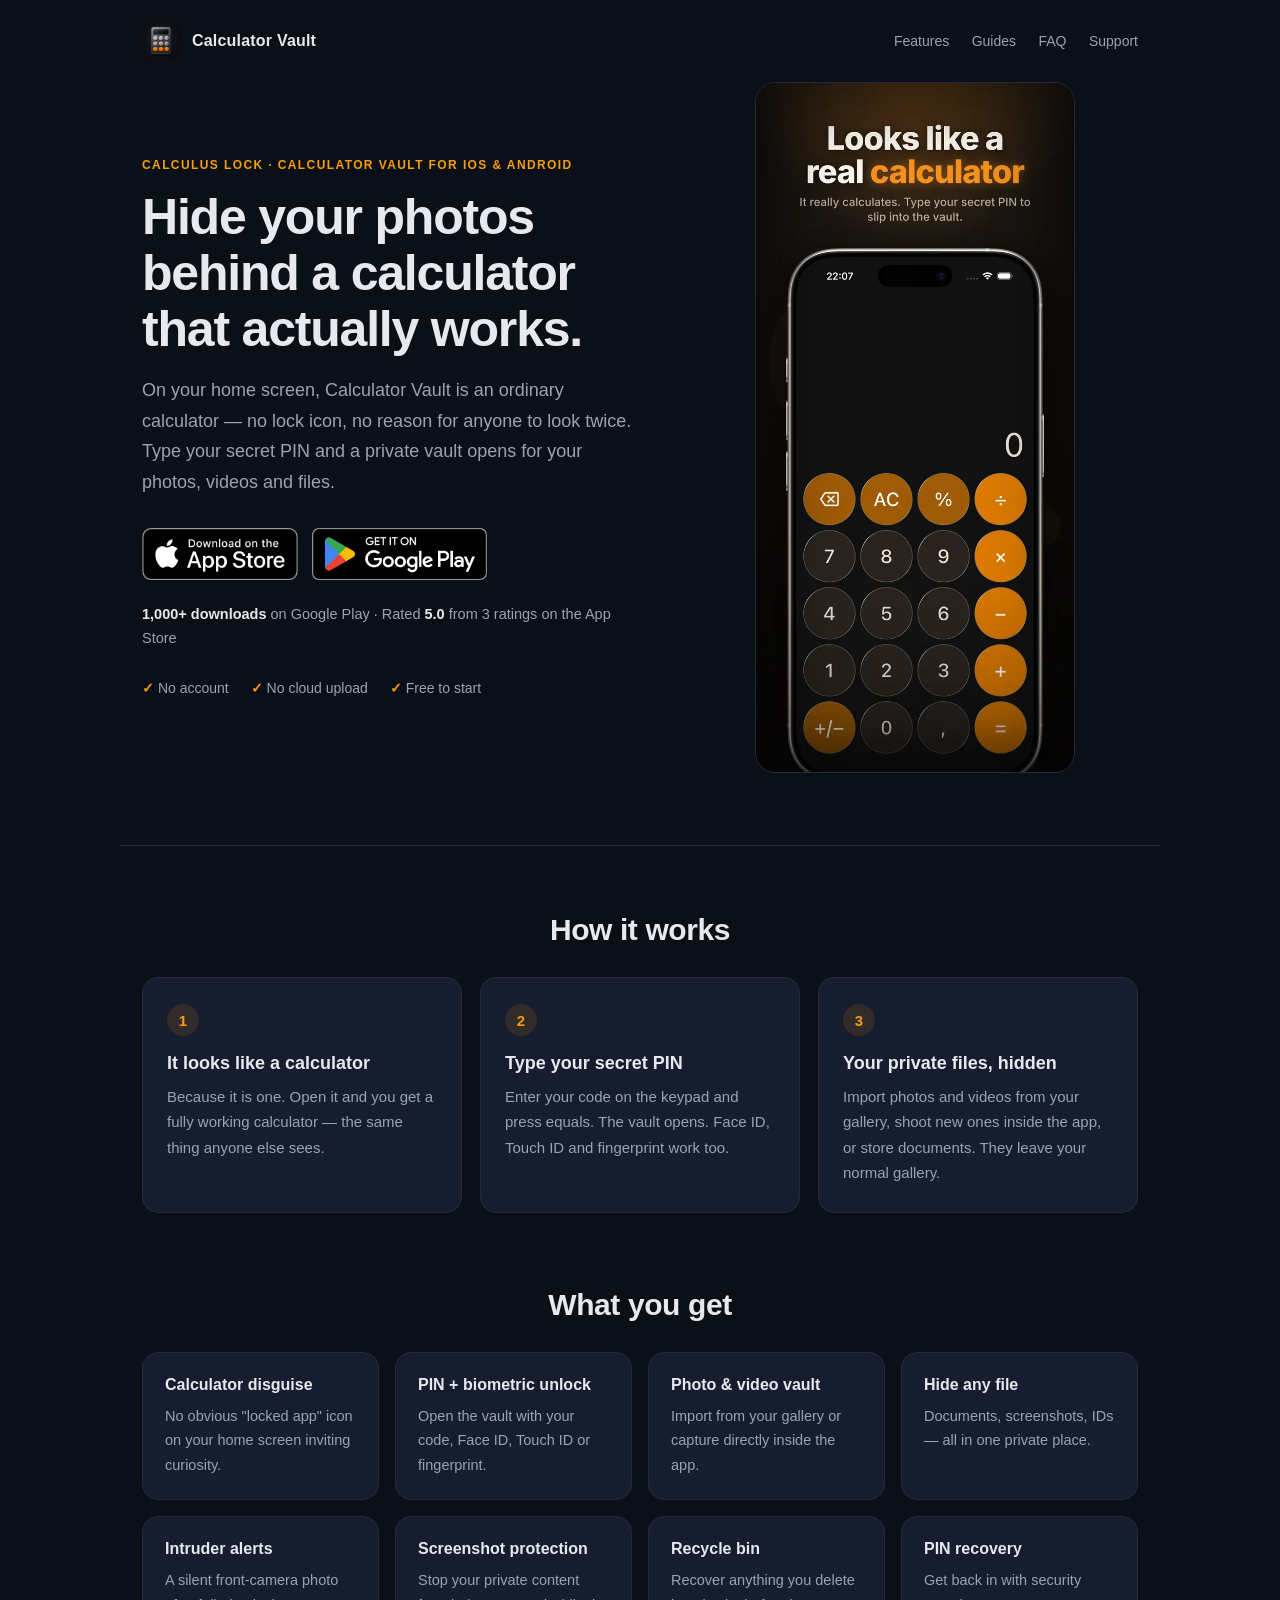
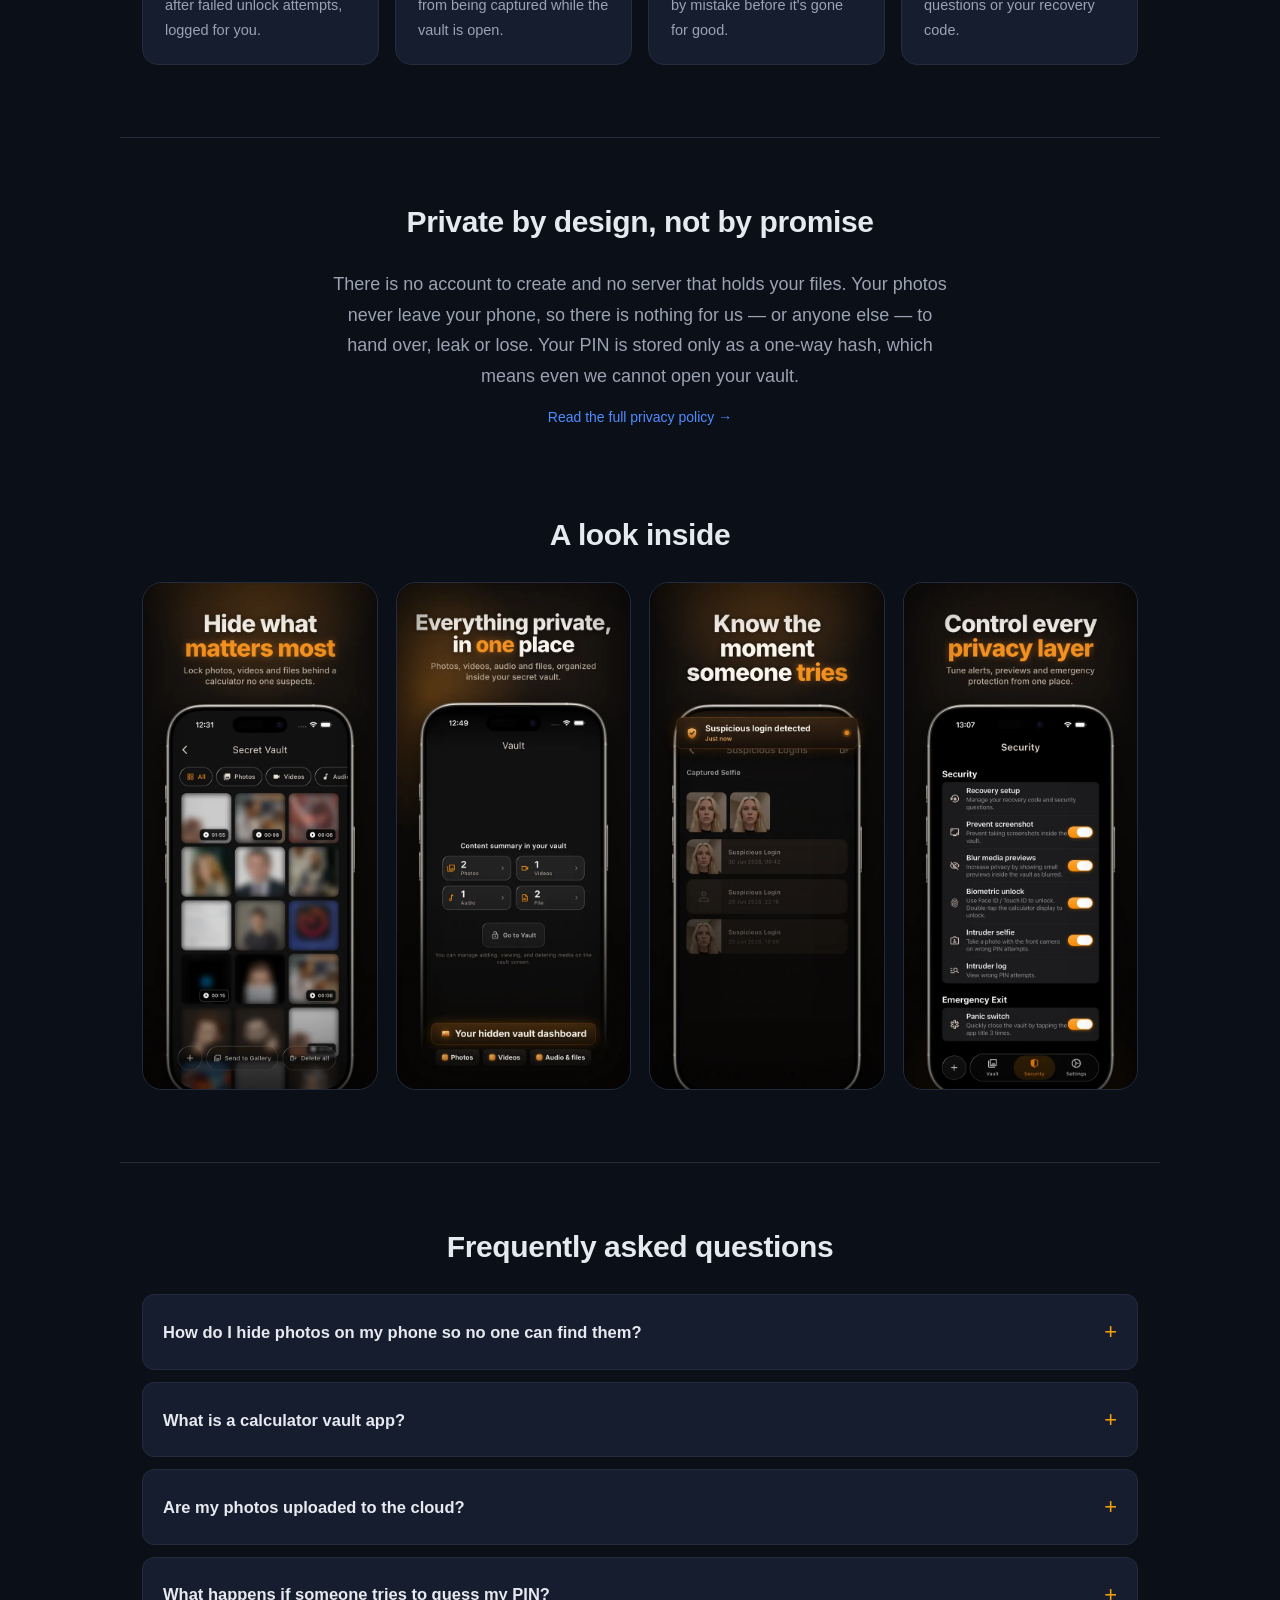
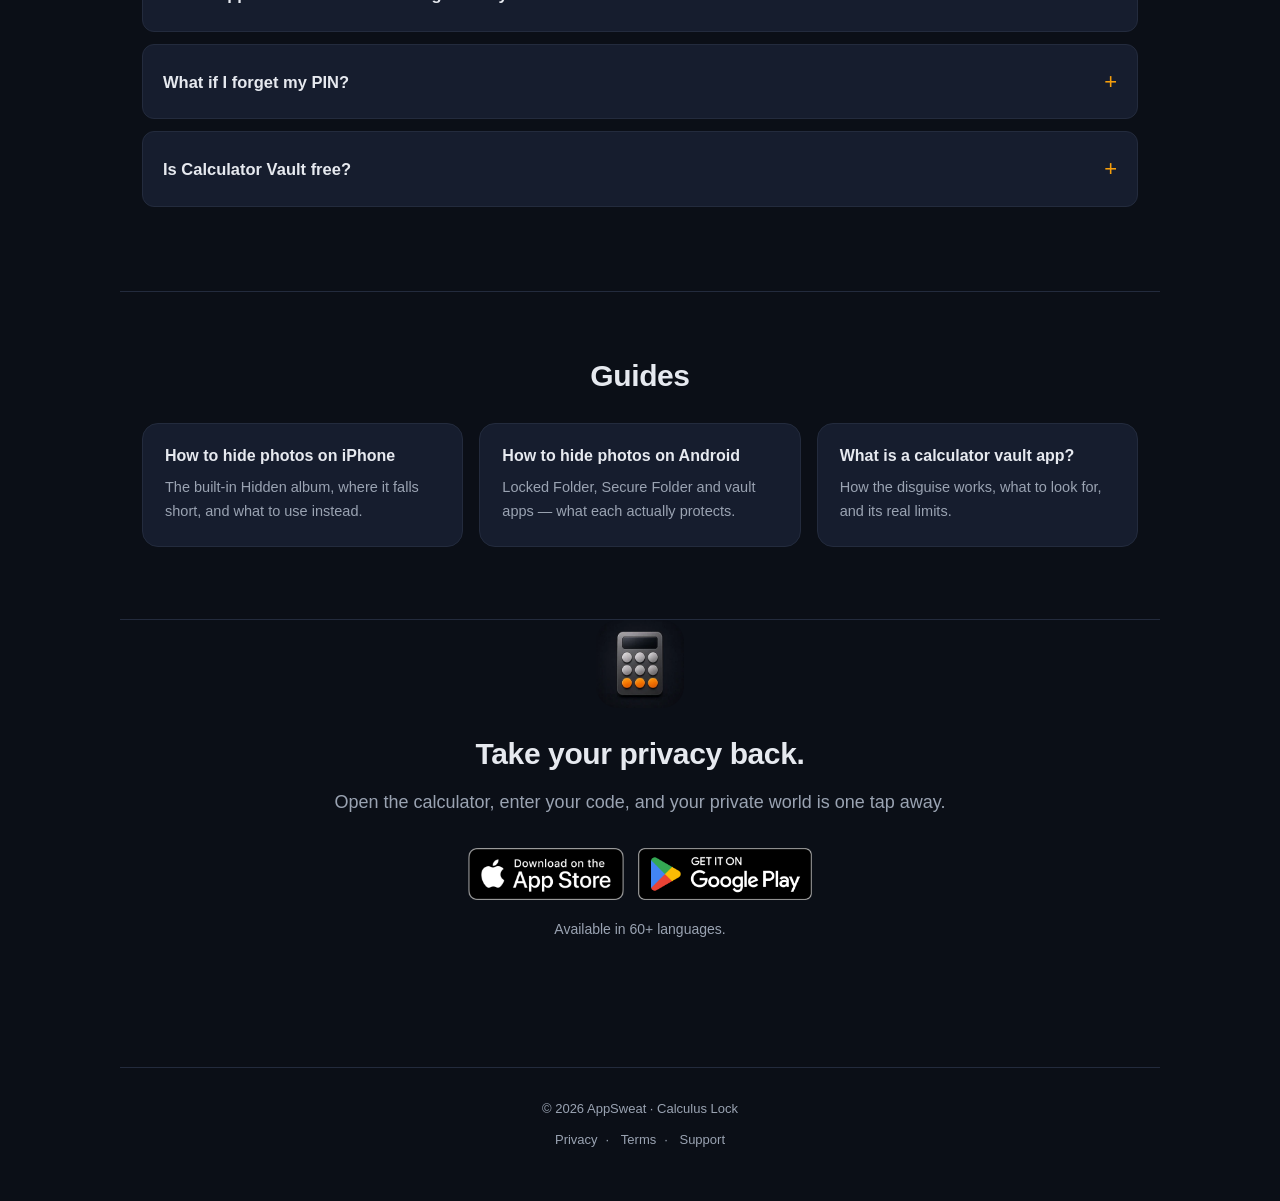
==== commit 7b609de5: "Update branding from "Calculator Vault" to "Calculus Lock" across multiple HTML files" ====
--- a/index.html
+++ b/index.html
@@ -38,8 +38,8 @@
     "@graph": [
       {
         "@type": "SoftwareApplication",
-        "name": "Calculator Vault",
-        "alternateName": ["Calculator Vault - Photo Vault", "Photo Vault - Calculator Lock"],
+        "name": "Calculus Lock",
+        "alternateName": ["Calculator Vault", "Calculator Vault - Photo Vault", "Photo Vault - Calculator Lock"],
         "applicationCategory": "UtilitiesApplication",
         "operatingSystem": "iOS, Android",
         "description": "A fully working calculator that hides a PIN-locked private vault for photos, videos and files. All data stays on the device — no accounts, no cloud.",
@@ -117,7 +117,7 @@
     <!-- ================= HERO ================= -->
     <section class="wrap hero-v2">
       <div class="hero-copy">
-        <p class="eyebrow">Calculator vault · iOS &amp; Android</p>
+        <p class="eyebrow">Calculus Lock · Calculator vault for iOS &amp; Android</p>
         <h1>Hide your photos behind a calculator that actually works.</h1>
         <p class="lede">
           On your home screen, Calculator Vault is an ordinary calculator — no lock icon, no reason for anyone to look twice.
@@ -280,7 +280,7 @@
   </main>
 
   <footer>
-    <div>© <span id="y"></span> AppSweat · Calculator Vault</div>
+    <div>© <span id="y"></span> AppSweat · Calculus Lock</div>
     <div style="margin-top:8px">
       <a href="privacy.html">Privacy</a>·
       <a href="terms.html">Terms</a>·
